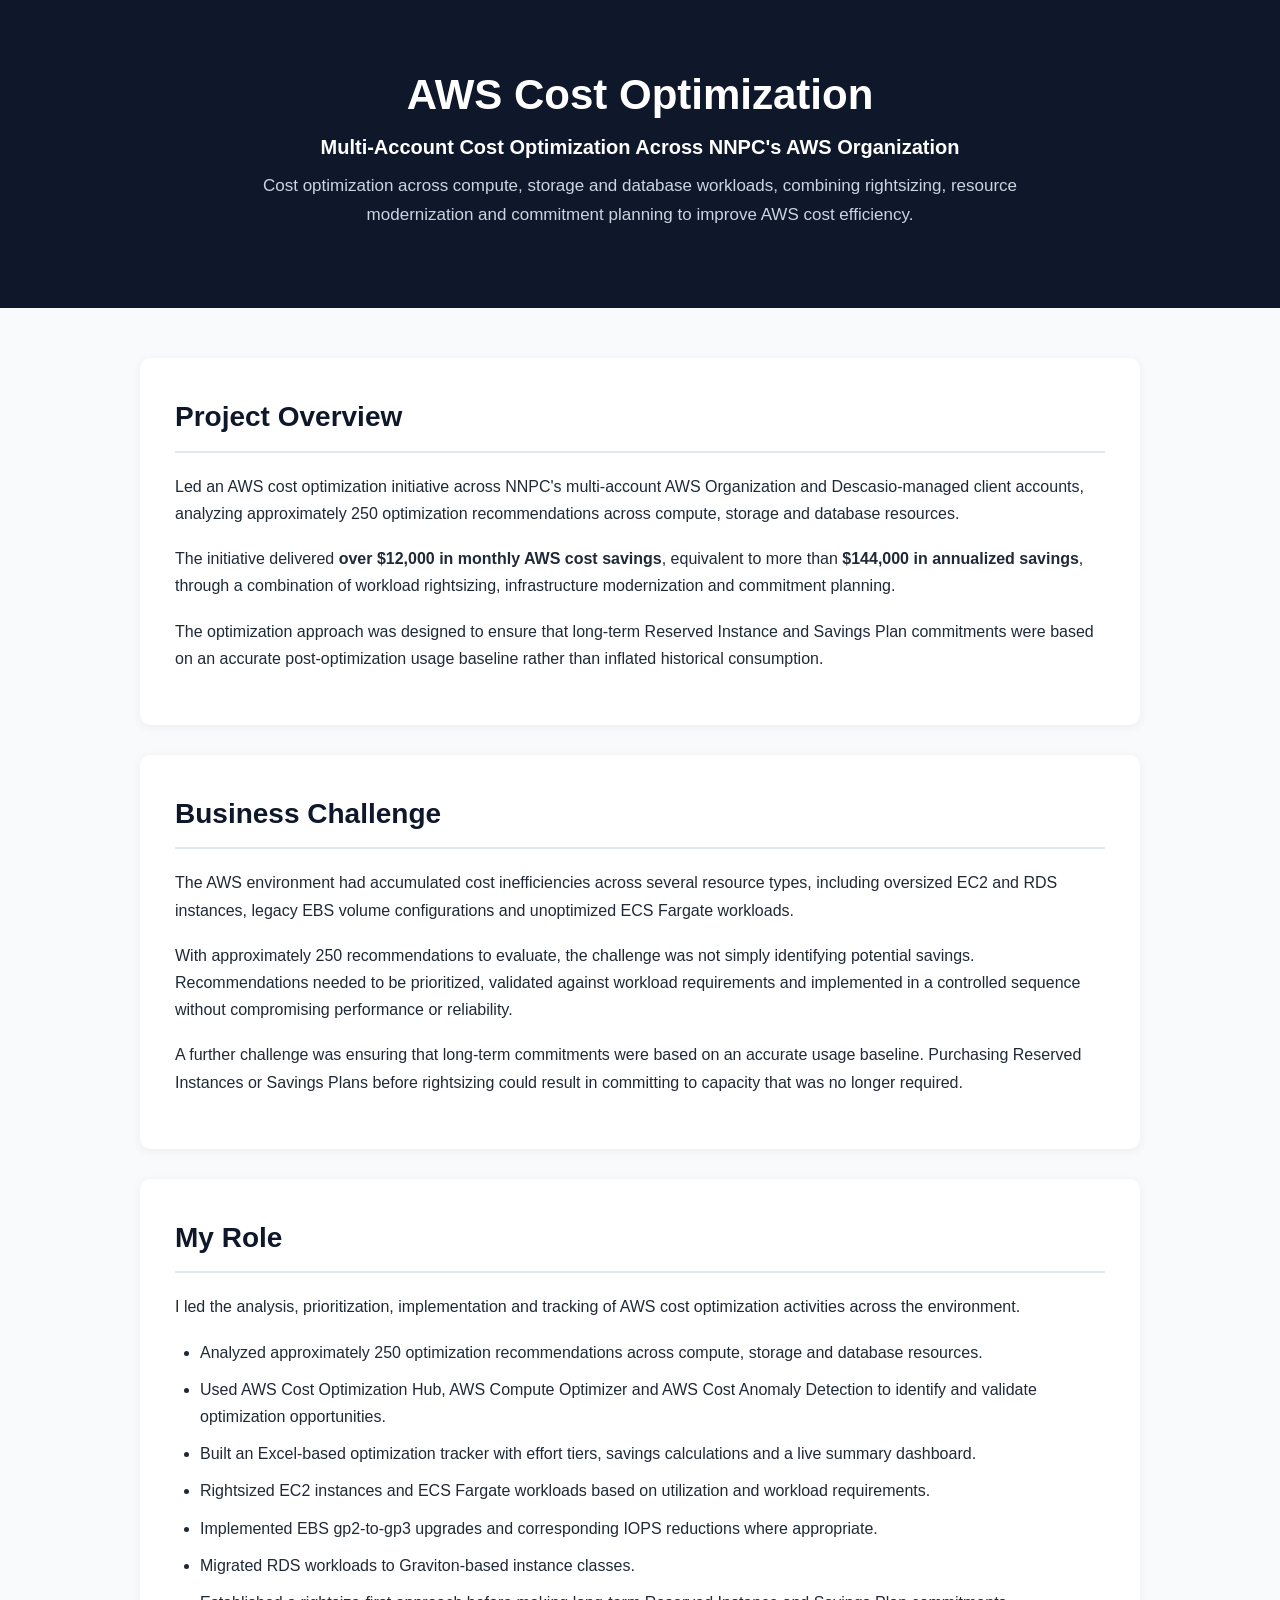
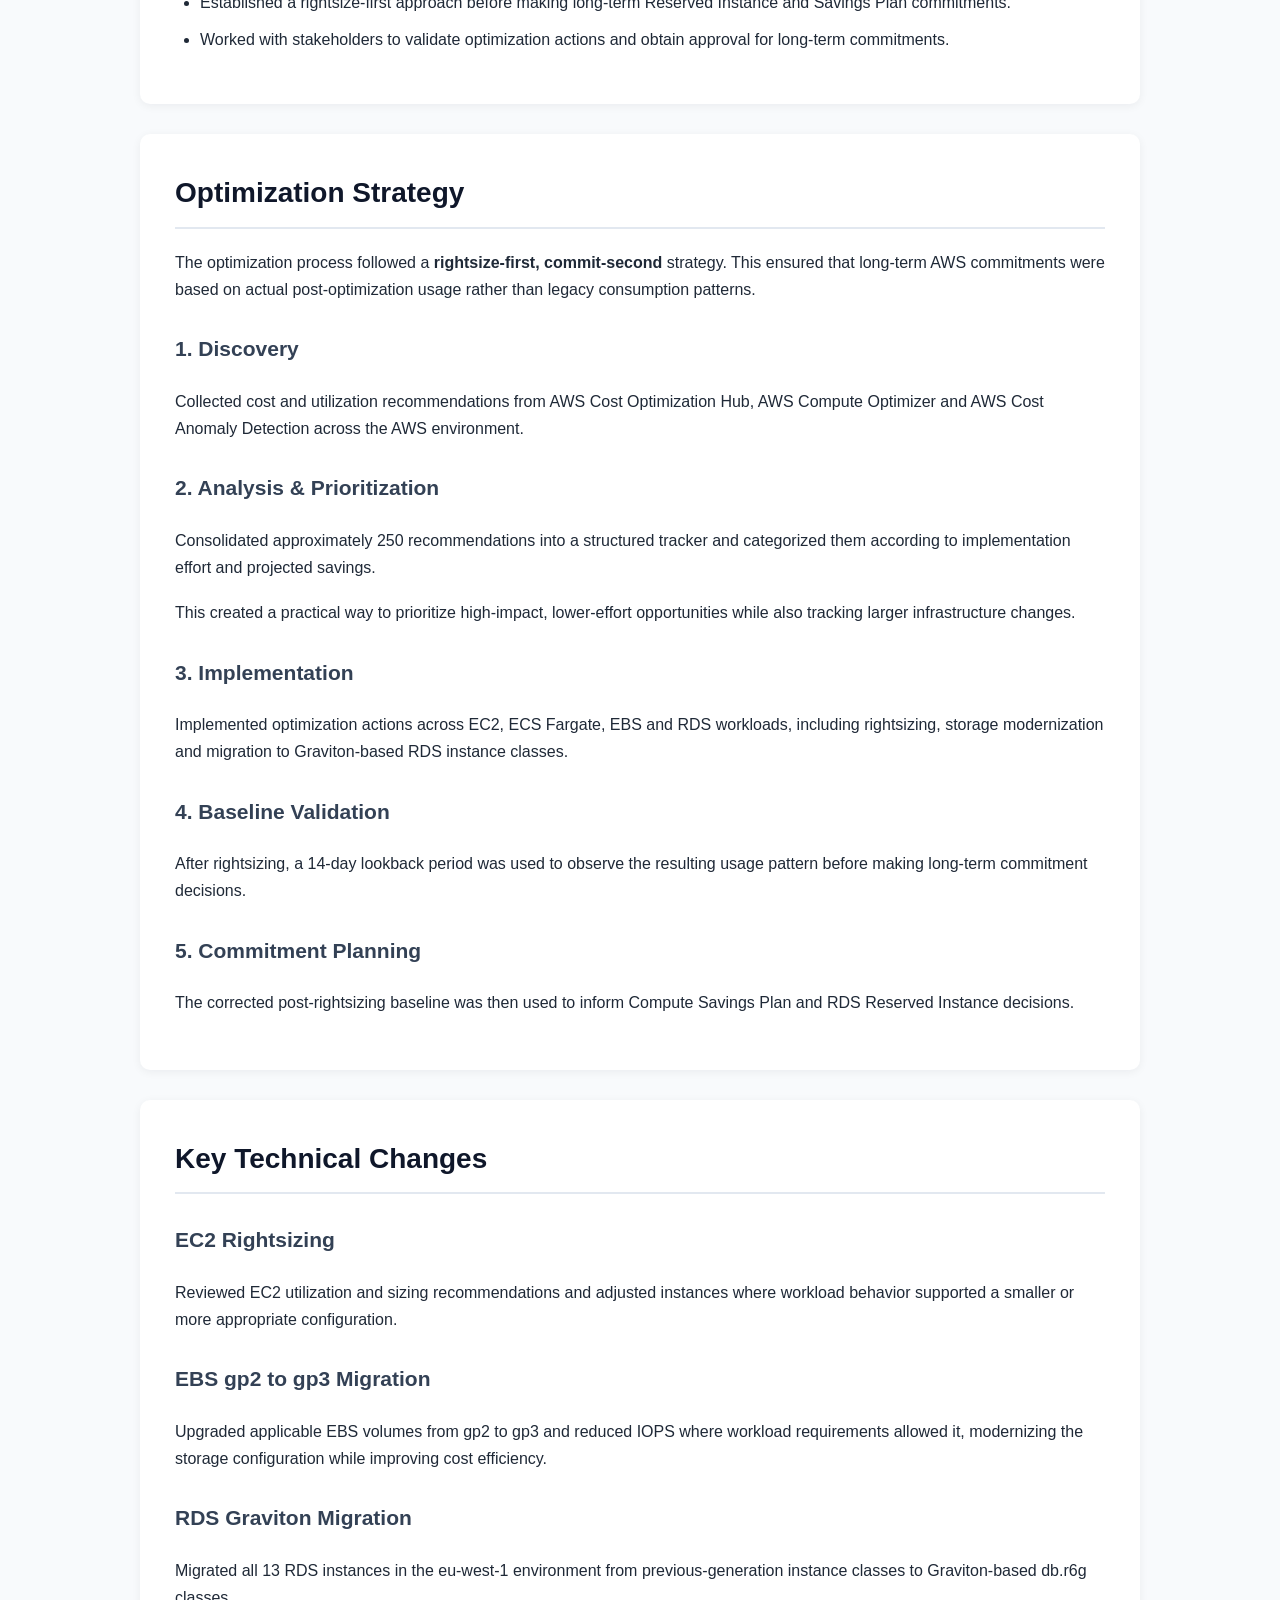
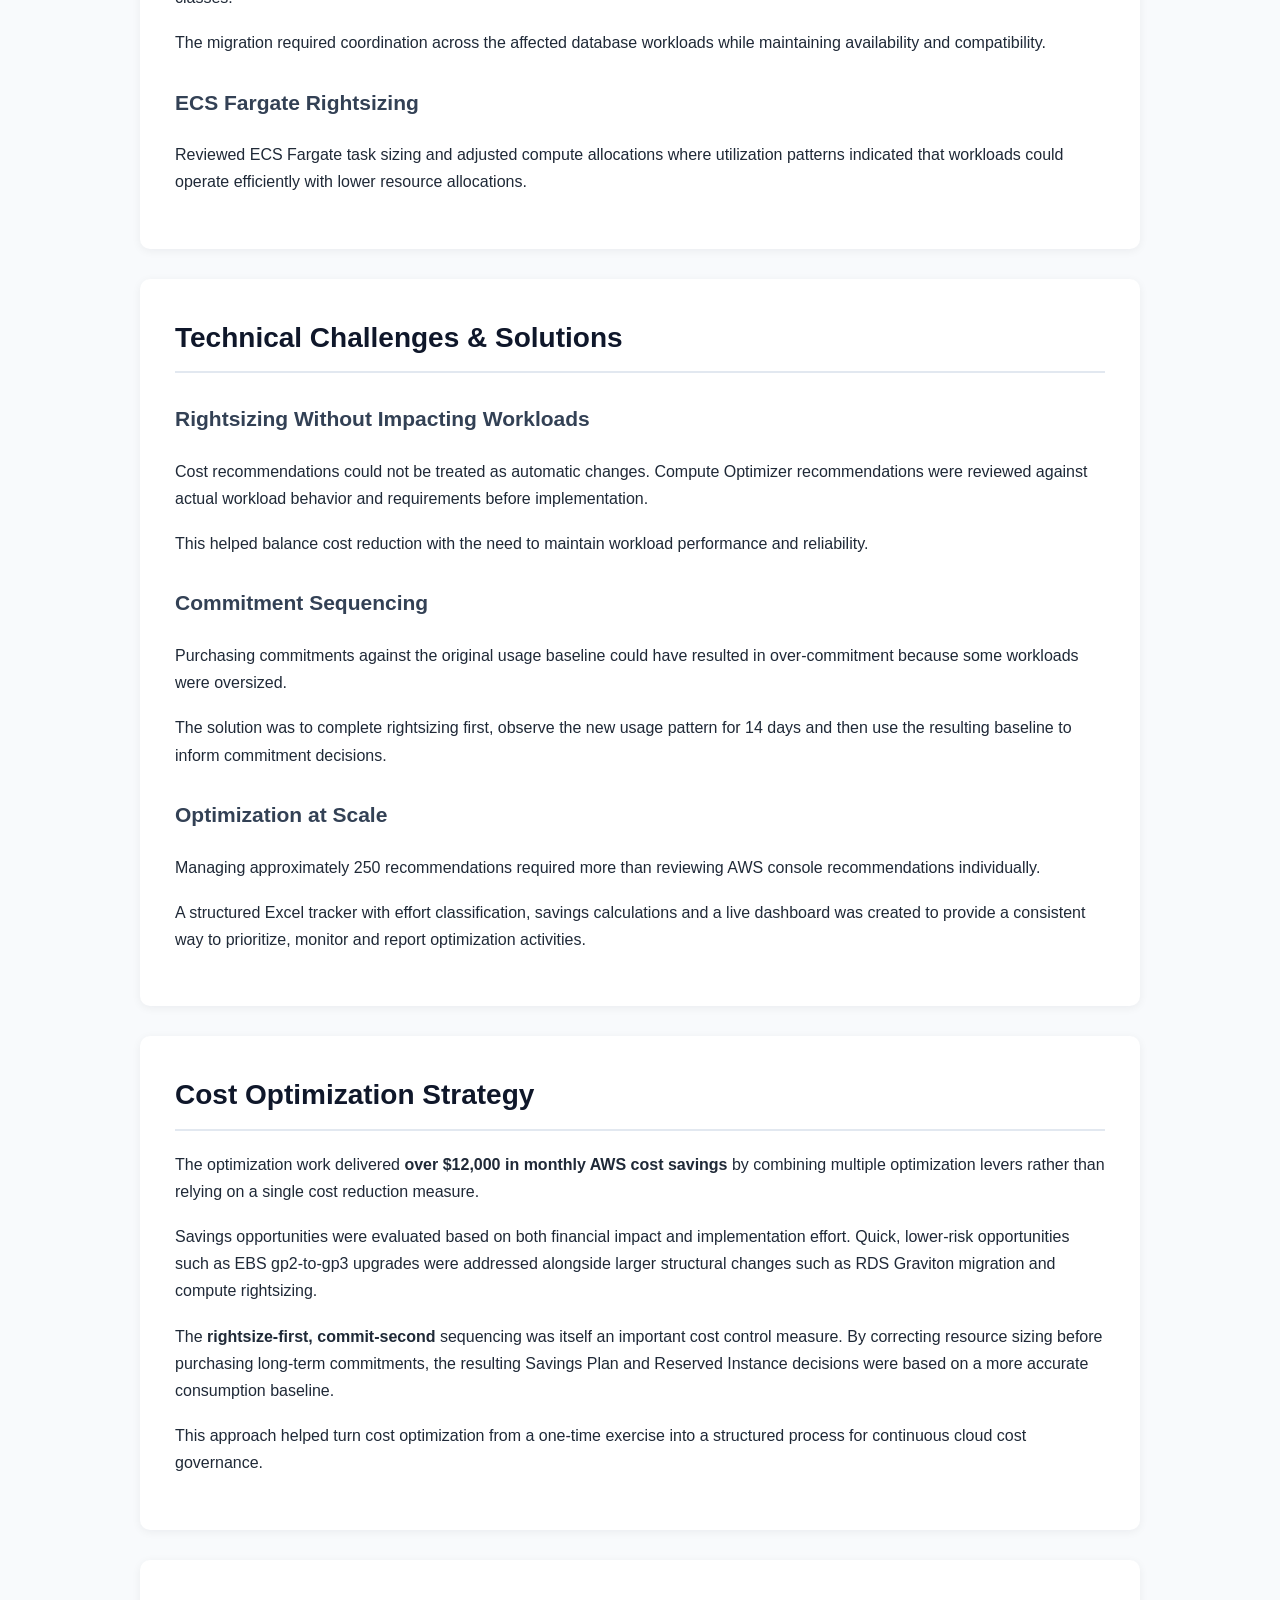
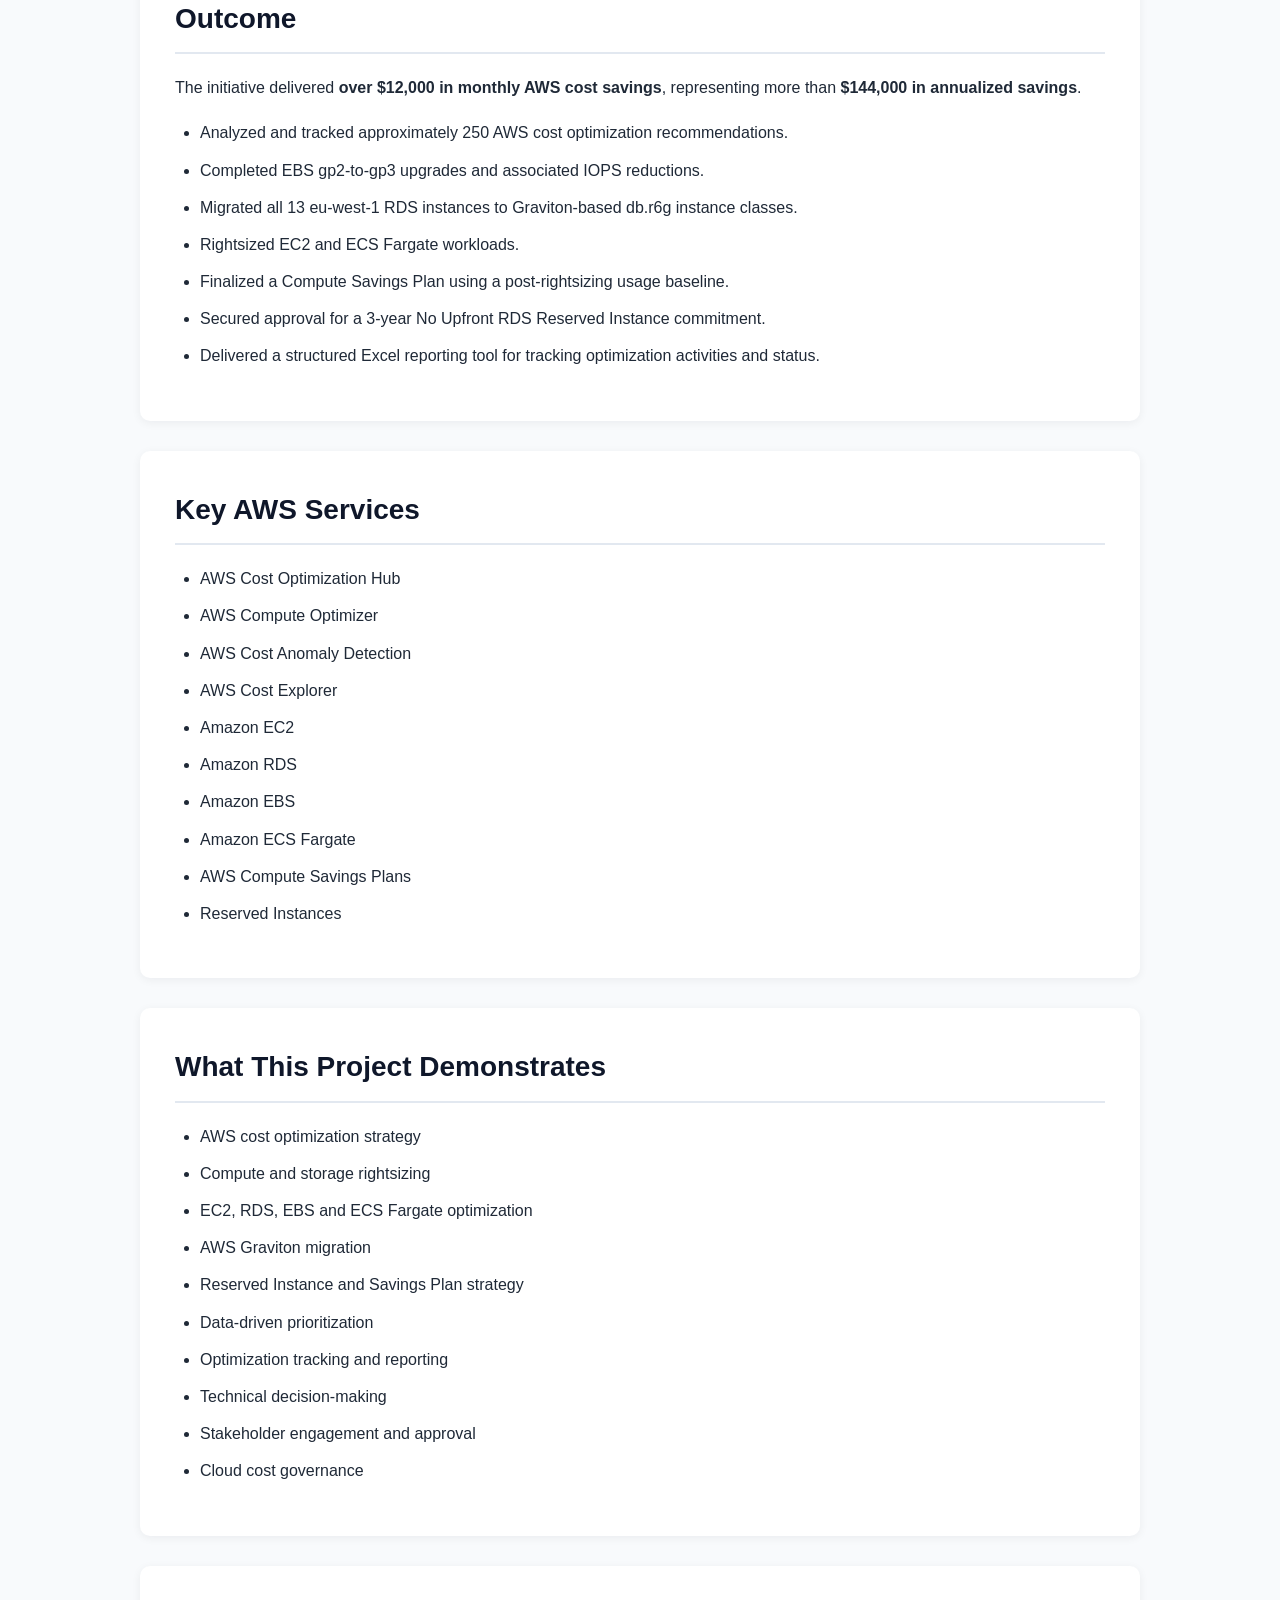
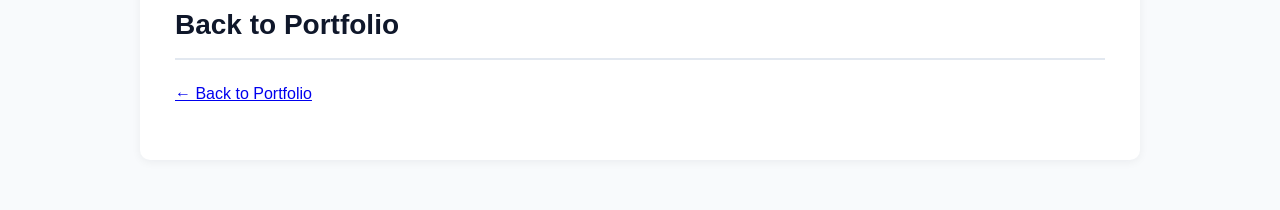
==== projects/aws-cost-optimization/index.html @ 3f543d96 "Create index.html" ====
<!DOCTYPE html>
<html lang="en">

<head>
    <meta charset="UTF-8">
    <link rel="stylesheet" href="../../style.css">
    <meta name="viewport" content="width=device-width, initial-scale=1.0">
    <title>AWS Cost Optimization | Gertrude Uchay</title>
</head>

<body>

<header>
    <h1>AWS Cost Optimization</h1>

    <p>Multi-Account Cost Optimization Across NNPC's AWS Organization</p>

    <p>
        Cost optimization across compute, storage and database workloads,
        combining rightsizing, resource modernization and commitment planning
        to improve AWS cost efficiency.
    </p>
</header>


<main>

    <section>
        <h2>Project Overview</h2>

        <p>
            Led an AWS cost optimization initiative across NNPC's multi-account
            AWS Organization and Descasio-managed client accounts, analyzing
            approximately 250 optimization recommendations across compute,
            storage and database resources.
        </p>

        <p>
            The initiative delivered <strong>over $12,000 in monthly AWS cost
            savings</strong>, equivalent to more than <strong>$144,000 in
            annualized savings</strong>, through a combination of workload
            rightsizing, infrastructure modernization and commitment planning.
        </p>

        <p>
            The optimization approach was designed to ensure that long-term
            Reserved Instance and Savings Plan commitments were based on an
            accurate post-optimization usage baseline rather than inflated
            historical consumption.
        </p>
    </section>


    <section>
        <h2>Business Challenge</h2>

        <p>
            The AWS environment had accumulated cost inefficiencies across
            several resource types, including oversized EC2 and RDS instances,
            legacy EBS volume configurations and unoptimized ECS Fargate
            workloads.
        </p>

        <p>
            With approximately 250 recommendations to evaluate, the challenge
            was not simply identifying potential savings. Recommendations
            needed to be prioritized, validated against workload requirements
            and implemented in a controlled sequence without compromising
            performance or reliability.
        </p>

        <p>
            A further challenge was ensuring that long-term commitments were
            based on an accurate usage baseline. Purchasing Reserved Instances
            or Savings Plans before rightsizing could result in committing to
            capacity that was no longer required.
        </p>
    </section>


    <section>
        <h2>My Role</h2>

        <p>
            I led the analysis, prioritization, implementation and tracking of
            AWS cost optimization activities across the environment.
        </p>

        <ul>
            <li>
                Analyzed approximately 250 optimization recommendations across
                compute, storage and database resources.
            </li>

            <li>
                Used AWS Cost Optimization Hub, AWS Compute Optimizer and AWS
                Cost Anomaly Detection to identify and validate optimization
                opportunities.
            </li>

            <li>
                Built an Excel-based optimization tracker with effort tiers,
                savings calculations and a live summary dashboard.
            </li>

            <li>
                Rightsized EC2 instances and ECS Fargate workloads based on
                utilization and workload requirements.
            </li>

            <li>
                Implemented EBS gp2-to-gp3 upgrades and corresponding IOPS
                reductions where appropriate.
            </li>

            <li>
                Migrated RDS workloads to Graviton-based instance classes.
            </li>

            <li>
                Established a rightsize-first approach before making long-term
                Reserved Instance and Savings Plan commitments.
            </li>

            <li>
                Worked with stakeholders to validate optimization actions and
                obtain approval for long-term commitments.
            </li>
        </ul>
    </section>


    <section>
        <h2>Optimization Strategy</h2>

        <p>
            The optimization process followed a
            <strong>rightsize-first, commit-second</strong> strategy.
            This ensured that long-term AWS commitments were based on actual
            post-optimization usage rather than legacy consumption patterns.
        </p>


        <h3>1. Discovery</h3>

        <p>
            Collected cost and utilization recommendations from AWS Cost
            Optimization Hub, AWS Compute Optimizer and AWS Cost Anomaly
            Detection across the AWS environment.
        </p>


        <h3>2. Analysis & Prioritization</h3>

        <p>
            Consolidated approximately 250 recommendations into a structured
            tracker and categorized them according to implementation effort
            and projected savings.
        </p>

        <p>
            This created a practical way to prioritize high-impact,
            lower-effort opportunities while also tracking larger
            infrastructure changes.
        </p>


        <h3>3. Implementation</h3>

        <p>
            Implemented optimization actions across EC2, ECS Fargate, EBS and
            RDS workloads, including rightsizing, storage modernization and
            migration to Graviton-based RDS instance classes.
        </p>


        <h3>4. Baseline Validation</h3>

        <p>
            After rightsizing, a 14-day lookback period was used to observe
            the resulting usage pattern before making long-term commitment
            decisions.
        </p>


        <h3>5. Commitment Planning</h3>

        <p>
            The corrected post-rightsizing baseline was then used to inform
            Compute Savings Plan and RDS Reserved Instance decisions.
        </p>
    </section>


    <section>
        <h2>Key Technical Changes</h2>


        <h3>EC2 Rightsizing</h3>

        <p>
            Reviewed EC2 utilization and sizing recommendations and adjusted
            instances where workload behavior supported a smaller or more
            appropriate configuration.
        </p>


        <h3>EBS gp2 to gp3 Migration</h3>

        <p>
            Upgraded applicable EBS volumes from gp2 to gp3 and reduced IOPS
            where workload requirements allowed it, modernizing the storage
            configuration while improving cost efficiency.
        </p>


        <h3>RDS Graviton Migration</h3>

        <p>
            Migrated all 13 RDS instances in the eu-west-1 environment from
            previous-generation instance classes to Graviton-based db.r6g
            classes.
        </p>

        <p>
            The migration required coordination across the affected database
            workloads while maintaining availability and compatibility.
        </p>


        <h3>ECS Fargate Rightsizing</h3>

        <p>
            Reviewed ECS Fargate task sizing and adjusted compute allocations
            where utilization patterns indicated that workloads could operate
            efficiently with lower resource allocations.
        </p>
    </section>


    <section>
        <h2>Technical Challenges & Solutions</h2>


        <h3>Rightsizing Without Impacting Workloads</h3>

        <p>
            Cost recommendations could not be treated as automatic changes.
            Compute Optimizer recommendations were reviewed against actual
            workload behavior and requirements before implementation.
        </p>

        <p>
            This helped balance cost reduction with the need to maintain
            workload performance and reliability.
        </p>


        <h3>Commitment Sequencing</h3>

        <p>
            Purchasing commitments against the original usage baseline could
            have resulted in over-commitment because some workloads were
            oversized.
        </p>

        <p>
            The solution was to complete rightsizing first, observe the new
            usage pattern for 14 days and then use the resulting baseline to
            inform commitment decisions.
        </p>


        <h3>Optimization at Scale</h3>

        <p>
            Managing approximately 250 recommendations required more than
            reviewing AWS console recommendations individually.
        </p>

        <p>
            A structured Excel tracker with effort classification, savings
            calculations and a live dashboard was created to provide a
            consistent way to prioritize, monitor and report optimization
            activities.
        </p>
    </section>


    <section>
        <h2>Cost Optimization Strategy</h2>

        <p>
            The optimization work delivered <strong>over $12,000 in monthly
            AWS cost savings</strong> by combining multiple optimization
            levers rather than relying on a single cost reduction measure.
        </p>

        <p>
            Savings opportunities were evaluated based on both financial impact
            and implementation effort. Quick, lower-risk opportunities such as
            EBS gp2-to-gp3 upgrades were addressed alongside larger structural
            changes such as RDS Graviton migration and compute rightsizing.
        </p>

        <p>
            The <strong>rightsize-first, commit-second</strong> sequencing was
            itself an important cost control measure. By correcting resource
            sizing before purchasing long-term commitments, the resulting
            Savings Plan and Reserved Instance decisions were based on a more
            accurate consumption baseline.
        </p>

        <p>
            This approach helped turn cost optimization from a one-time
            exercise into a structured process for continuous cloud cost
            governance.
        </p>
    </section>


    <section>
        <h2>Outcome</h2>

        <p>
            The initiative delivered <strong>over $12,000 in monthly AWS cost
            savings</strong>, representing more than <strong>$144,000 in
            annualized savings</strong>.
        </p>

        <ul>
            <li>
                Analyzed and tracked approximately 250 AWS cost optimization
                recommendations.
            </li>

            <li>
                Completed EBS gp2-to-gp3 upgrades and associated IOPS
                reductions.
            </li>

            <li>
                Migrated all 13 eu-west-1 RDS instances to Graviton-based
                db.r6g instance classes.
            </li>

            <li>
                Rightsized EC2 and ECS Fargate workloads.
            </li>

            <li>
                Finalized a Compute Savings Plan using a post-rightsizing
                usage baseline.
            </li>

            <li>
                Secured approval for a 3-year No Upfront RDS Reserved Instance
                commitment.
            </li>

            <li>
                Delivered a structured Excel reporting tool for tracking
                optimization activities and status.
            </li>
        </ul>
    </section>


    <section>
        <h2>Key AWS Services</h2>

        <ul>
            <li>AWS Cost Optimization Hub</li>
            <li>AWS Compute Optimizer</li>
            <li>AWS Cost Anomaly Detection</li>
            <li>AWS Cost Explorer</li>
            <li>Amazon EC2</li>
            <li>Amazon RDS</li>
            <li>Amazon EBS</li>
            <li>Amazon ECS Fargate</li>
            <li>AWS Compute Savings Plans</li>
            <li>Reserved Instances</li>
        </ul>
    </section>


    <section>
        <h2>What This Project Demonstrates</h2>

        <ul>
            <li>AWS cost optimization strategy</li>
            <li>Compute and storage rightsizing</li>
            <li>EC2, RDS, EBS and ECS Fargate optimization</li>
            <li>AWS Graviton migration</li>
            <li>Reserved Instance and Savings Plan strategy</li>
            <li>Data-driven prioritization</li>
            <li>Optimization tracking and reporting</li>
            <li>Technical decision-making</li>
            <li>Stakeholder engagement and approval</li>
            <li>Cloud cost governance</li>
        </ul>
    </section>


    <section>
        <h2>Back to Portfolio</h2>

        <p>
            <a href="../../index.html">← Back to Portfolio</a>
        </p>
    </section>

</main>

</body>
</html>
---- style.css ----
/* ==============================
   Global Styles
   ============================== */

* {
    box-sizing: border-box;
}

html {
    scroll-behavior: smooth;
}

body {
    margin: 0;
    font-family: Arial, Helvetica, sans-serif;
    line-height: 1.7;
    color: #1f2937;
    background: #f8fafc;
}


/* ==============================
   Header
   ============================== */

header {
    background: #0f172a;
    color: white;
    padding: 70px 20px;
    text-align: center;
}

header h1 {
    margin: 0 0 10px;
    font-size: 42px;
    line-height: 1.2;
}

header p {
    margin: 8px auto;
    max-width: 800px;
}

header p:first-of-type {
    font-size: 20px;
    font-weight: bold;
}

header p:last-of-type {
    color: #cbd5e1;
    font-size: 17px;
}


/* ==============================
   Main Content
   ============================== */

main {
    width: 90%;
    max-width: 1000px;
    margin: 50px auto;
}

section {
    background: white;
    margin-bottom: 30px;
    padding: 35px;
    border-radius: 10px;
    box-shadow: 0 2px 10px rgba(15, 23, 42, 0.06);
}

section h2 {
    margin-top: 0;
    margin-bottom: 20px;
    color: #0f172a;
    font-size: 28px;
    border-bottom: 2px solid #e2e8f0;
    padding-bottom: 10px;
}

section h3 {
    margin-top: 28px;
    color: #334155;
    font-size: 21px;
}

p {
    margin-top: 0;
    margin-bottom: 18px;
}


/* ==============================
   Lists
   ============================== */

ul,
ol {
    padding-left: 25px;
}

li {
    margin-bottom: 10px;
}


/* ==============================
   Architecture Diagram
   ============================== */

section img {
    display: block;
    width: 100%;
    height: auto;
    margin: 30px auto 10px;
    border: 1px solid #e2e8f0;
    border-radius: 8px;
}


/* ==============================
   Responsive Design
   ============================== */

@media (max-width: 700px) {

    header {
        padding: 50px 20px;
    }

    header h1 {
        font-size: 32px;
    }

    header p:first-of-type {
        font-size: 17px;
    }

    section {
        padding: 25px 20px;
    }

    section h2 {
        font-size: 24px;
    }

    section h3 {
        font-size: 19px;
    }

    main {
        width: 94%;
        margin: 30px auto;
    }
}
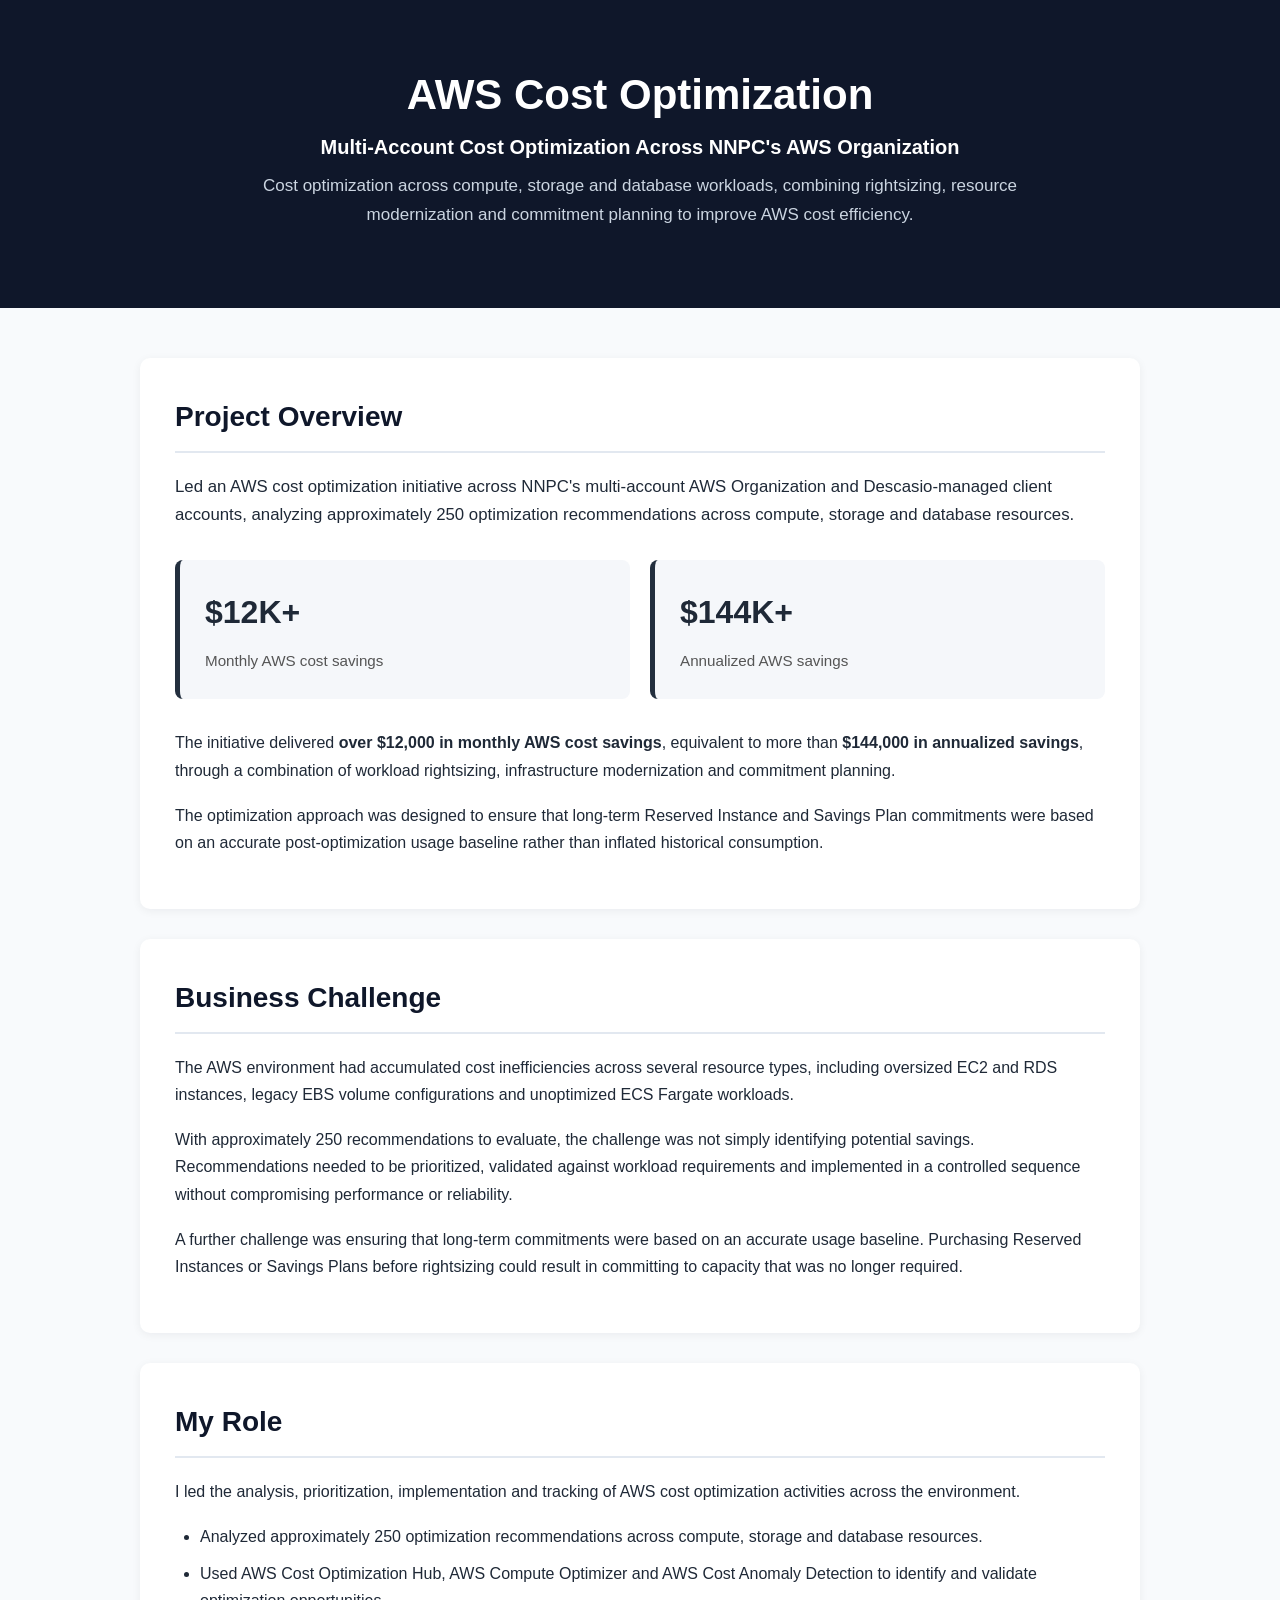
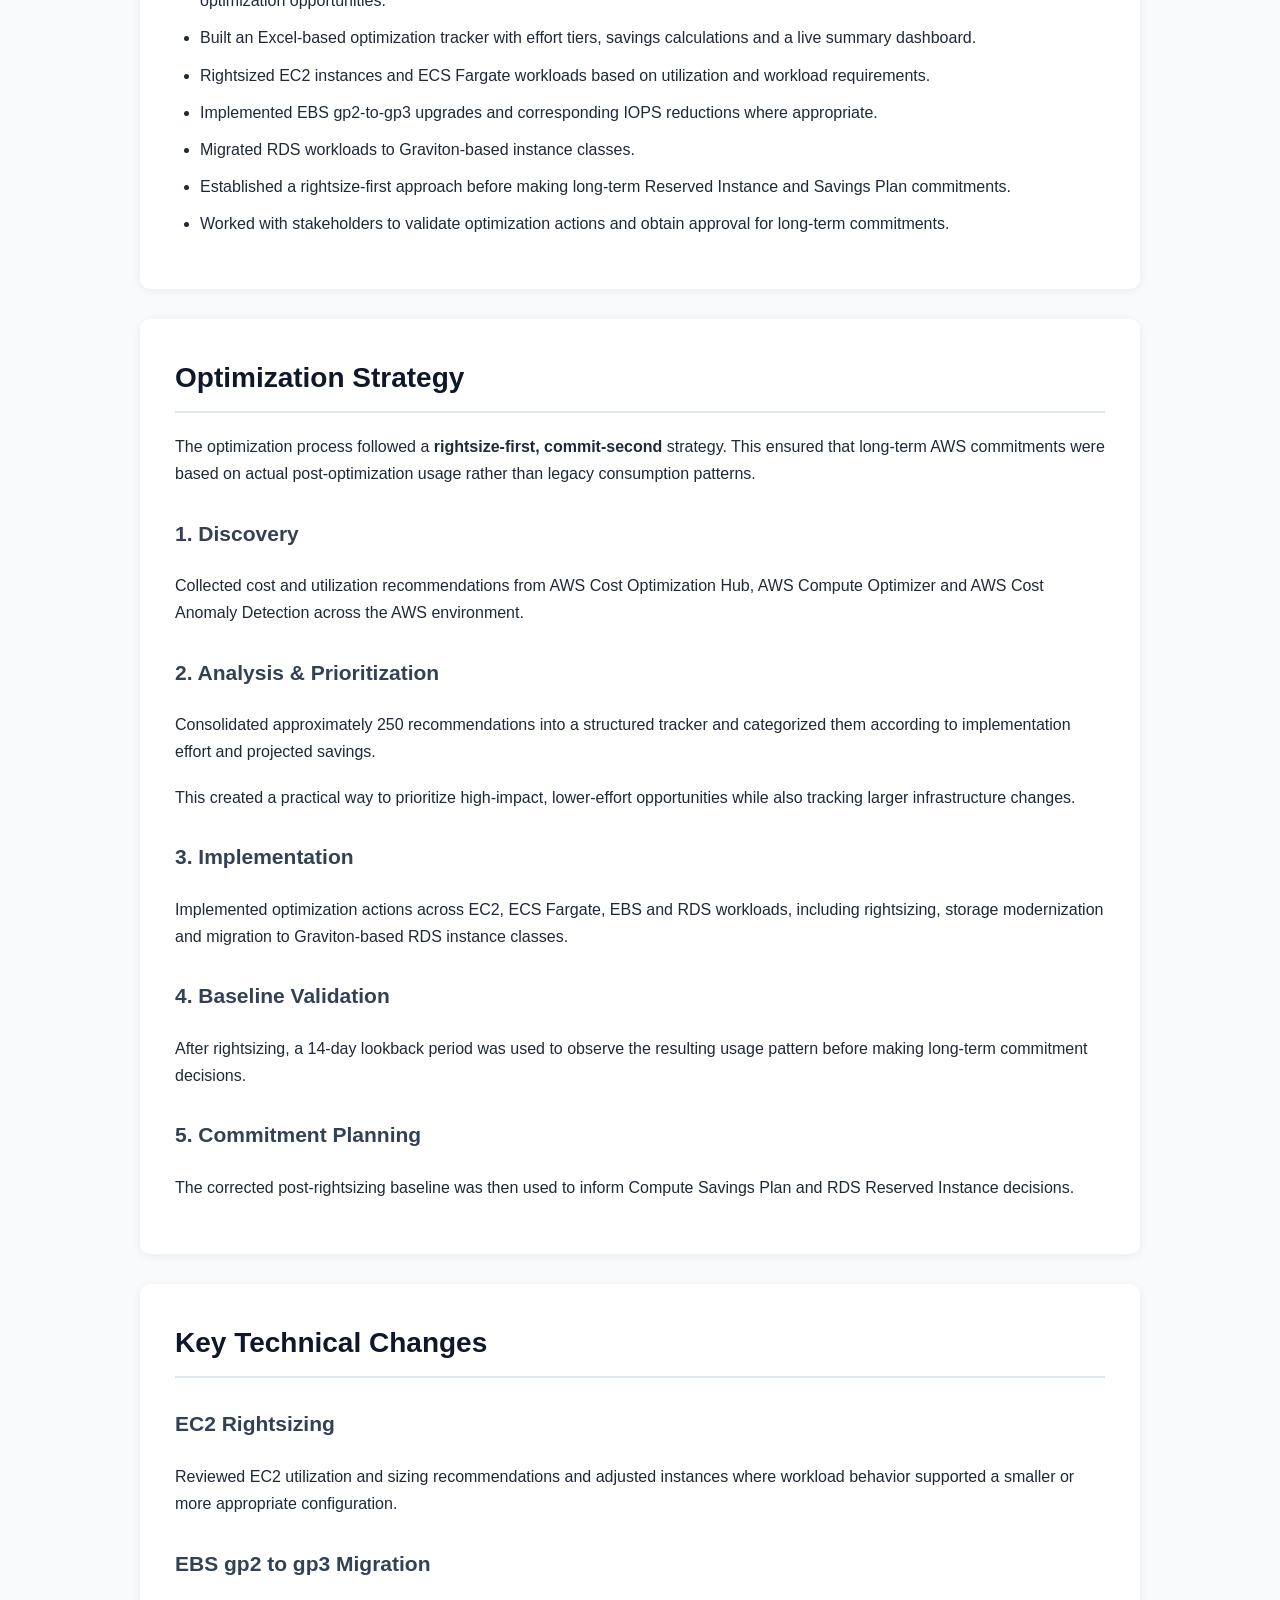
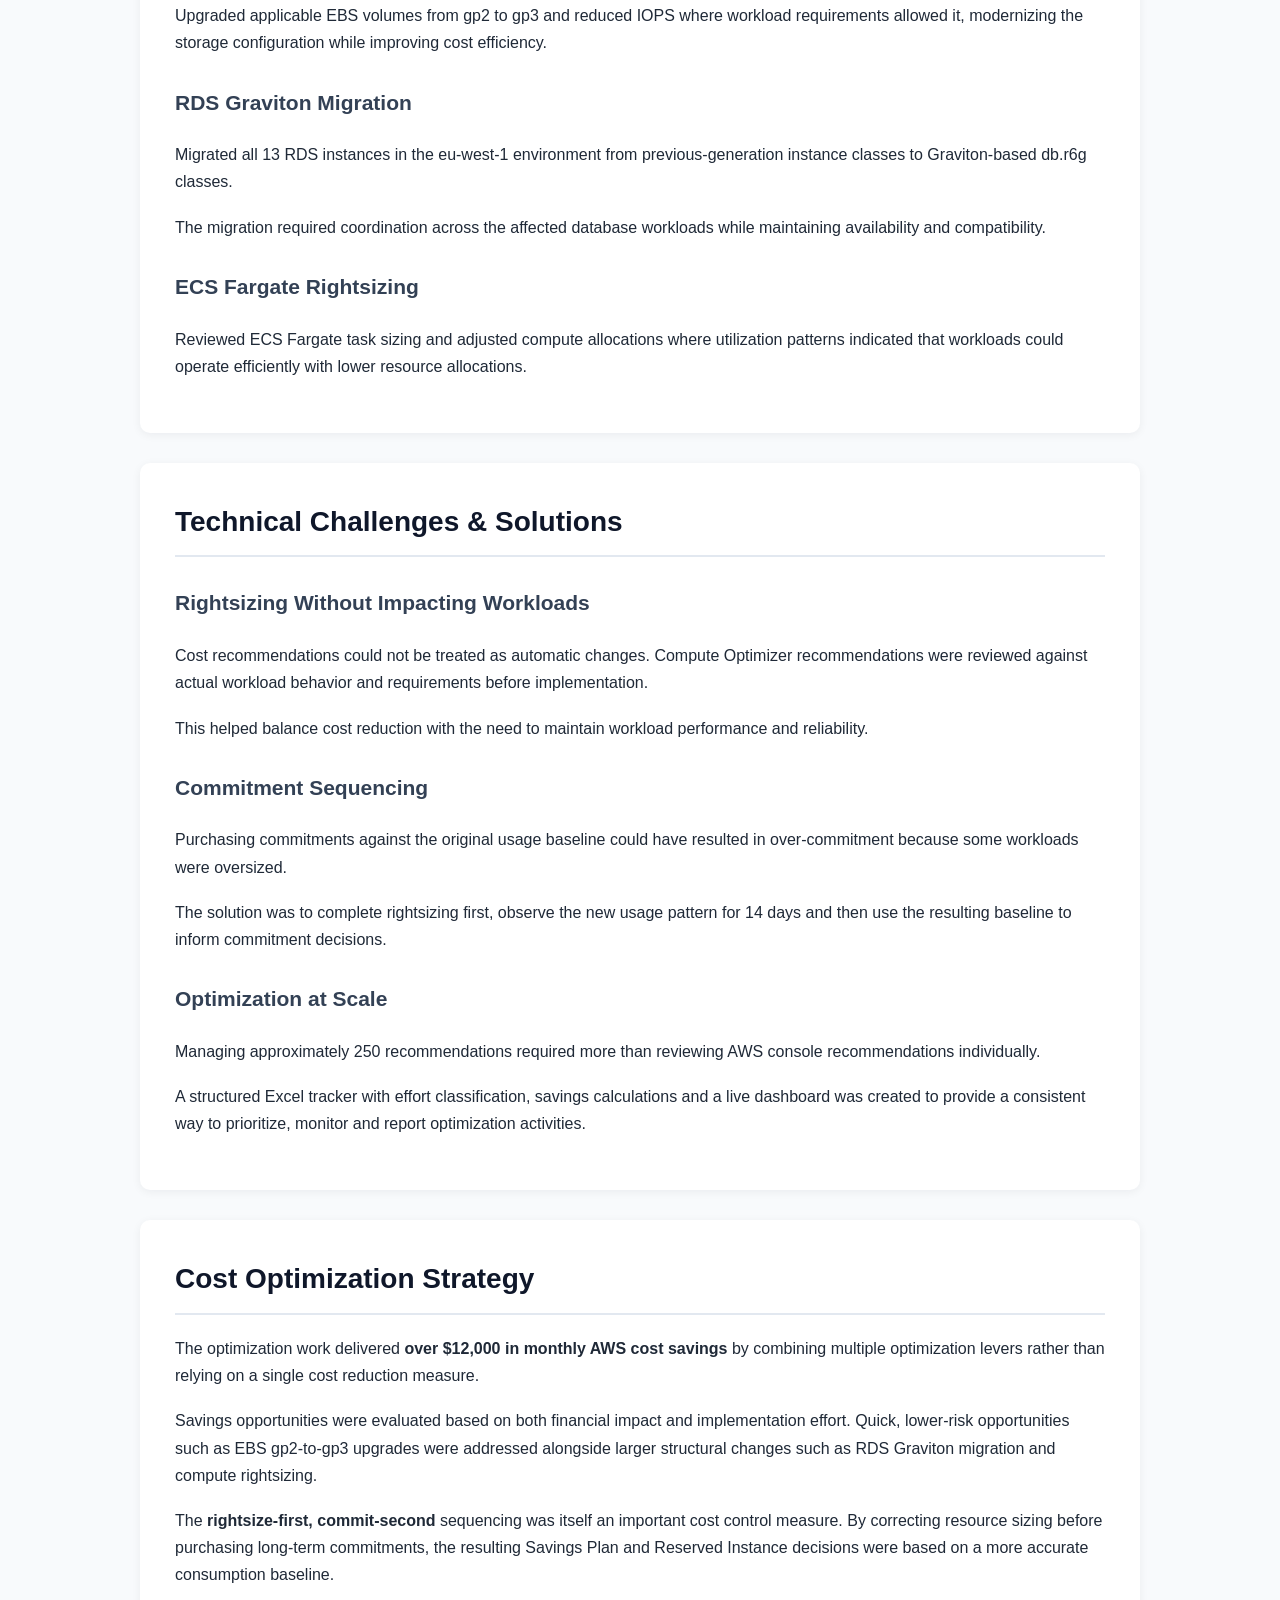
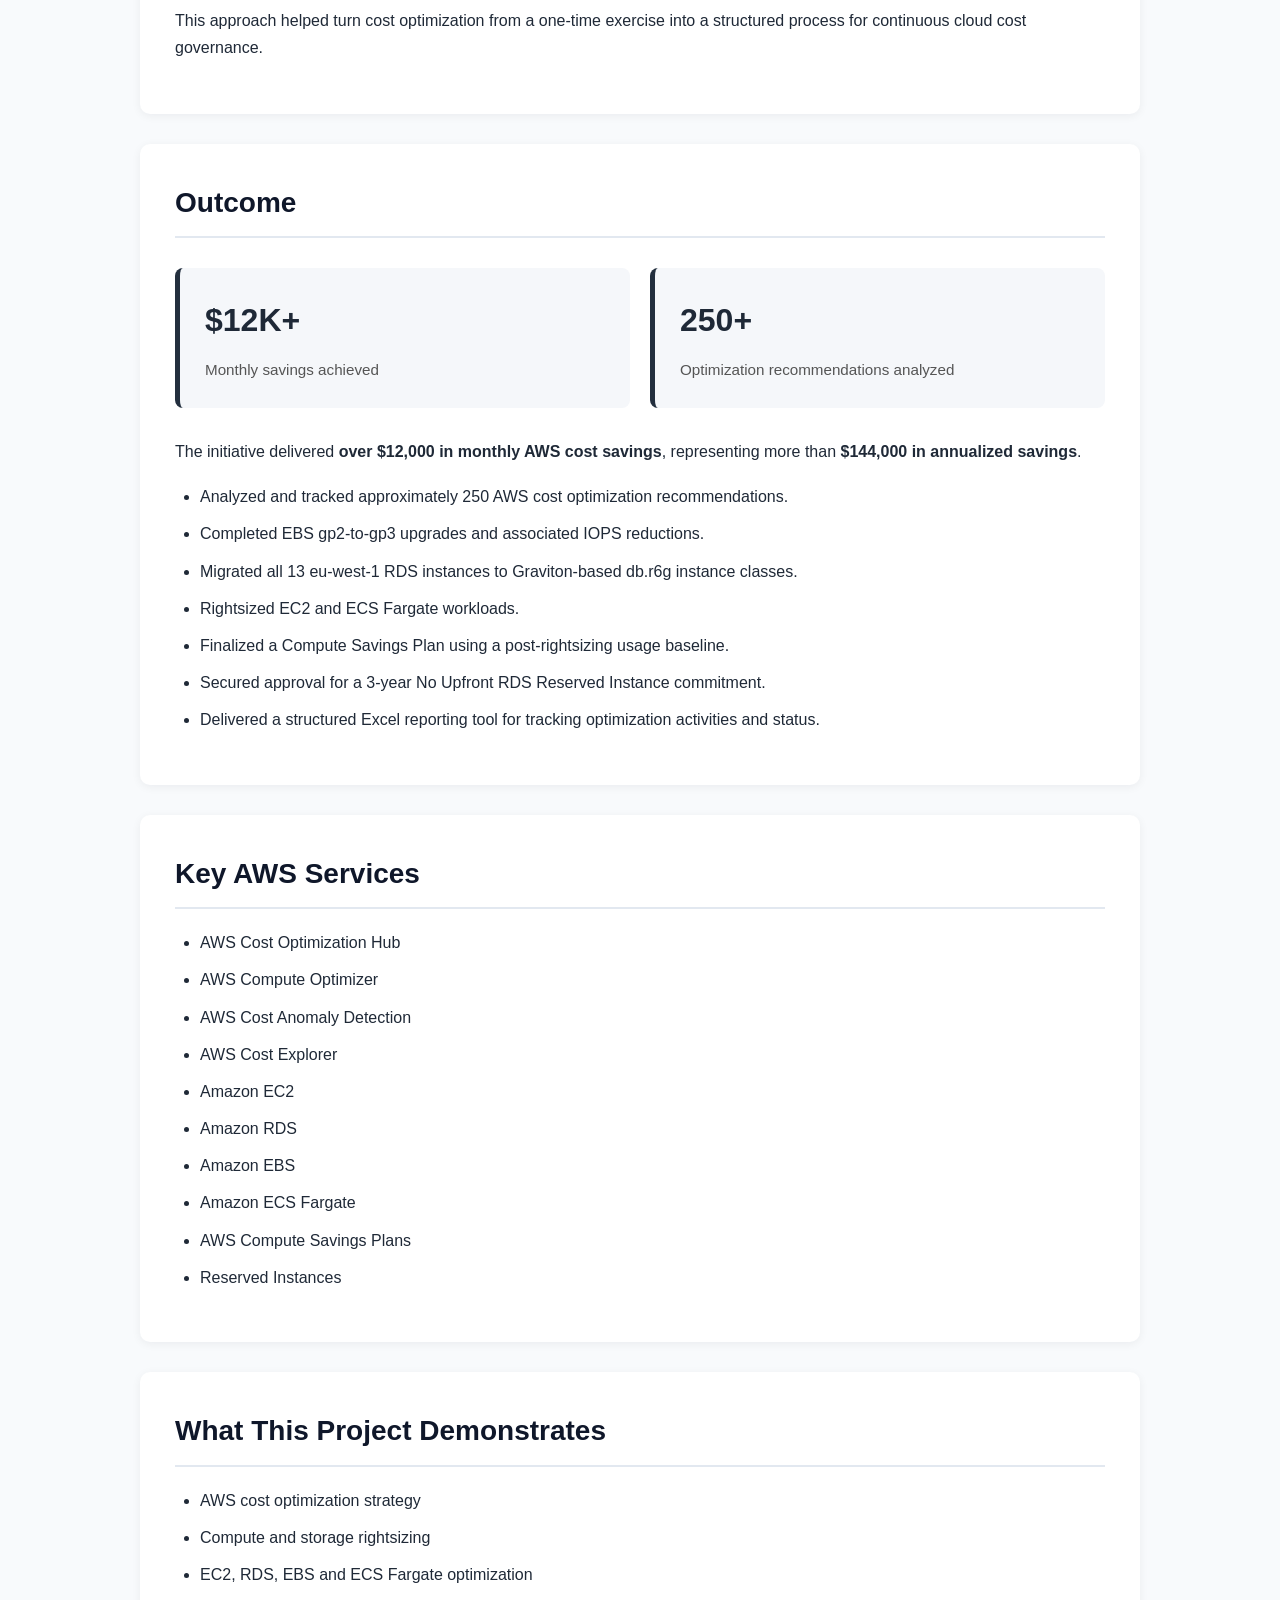
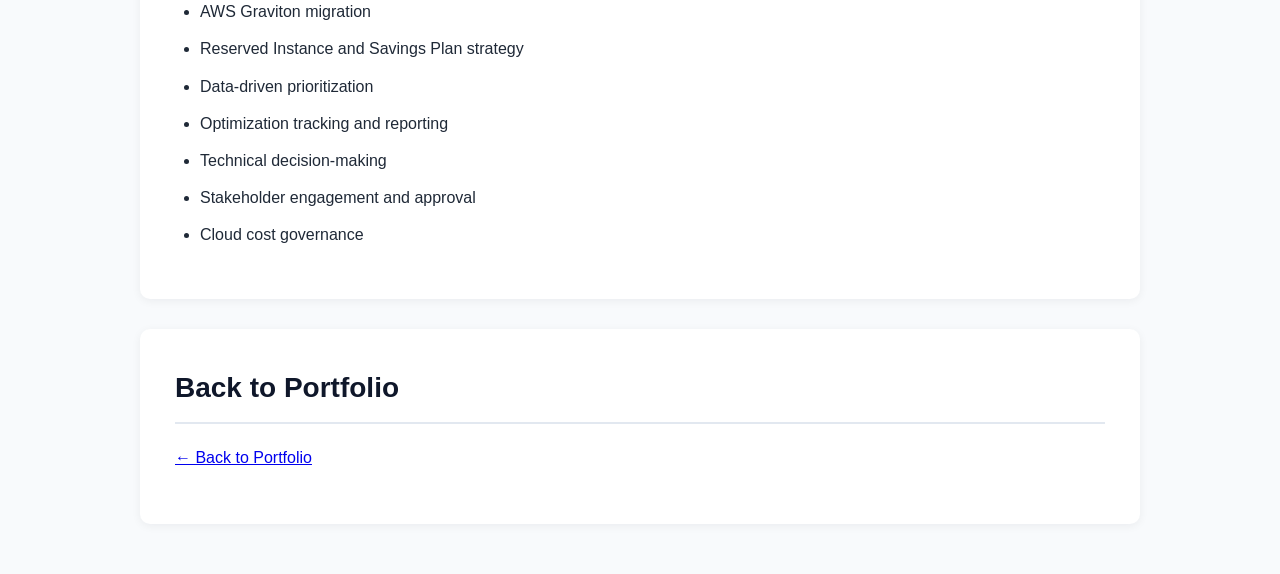
==== commit 55c00ff6: "Update index.html" ====
--- a/projects/aws-cost-optimization/index.html
+++ b/projects/aws-cost-optimization/index.html
@@ -6,6 +6,49 @@
     <link rel="stylesheet" href="../../style.css">
     <meta name="viewport" content="width=device-width, initial-scale=1.0">
     <title>AWS Cost Optimization | Gertrude Uchay</title>
+
+    <style>
+        .impact-highlight {
+            display: grid;
+            grid-template-columns: repeat(2, 1fr);
+            gap: 20px;
+            margin: 30px 0;
+        }
+
+        .impact-card {
+            background: #f5f7fa;
+            border-left: 5px solid #232f3e;
+            padding: 25px;
+            border-radius: 8px;
+        }
+
+        .impact-card .number {
+            display: block;
+            font-size: 2rem;
+            font-weight: 700;
+            margin-bottom: 8px;
+        }
+
+        .impact-card .label {
+            font-size: 0.95rem;
+            color: #555;
+        }
+
+        .project-summary {
+            font-size: 1.05rem;
+            line-height: 1.7;
+        }
+
+        .highlight {
+            font-weight: 700;
+        }
+
+        @media (max-width: 700px) {
+            .impact-highlight {
+                grid-template-columns: 1fr;
+            }
+        }
+    </style>
 </head>
 
 <body>
@@ -28,12 +71,26 @@
     <section>
         <h2>Project Overview</h2>
 
-        <p>
+        <p class="project-summary">
             Led an AWS cost optimization initiative across NNPC's multi-account
             AWS Organization and Descasio-managed client accounts, analyzing
             approximately 250 optimization recommendations across compute,
             storage and database resources.
         </p>
+
+        <div class="impact-highlight">
+
+            <div class="impact-card">
+                <span class="number">$12K+</span>
+                <span class="label">Monthly AWS cost savings</span>
+            </div>
+
+            <div class="impact-card">
+                <span class="number">$144K+</span>
+                <span class="label">Annualized AWS savings</span>
+            </div>
+
+        </div>
 
         <p>
             The initiative delivered <strong>over $12,000 in monthly AWS cost
@@ -291,9 +348,10 @@
         <h2>Cost Optimization Strategy</h2>
 
         <p>
-            The optimization work delivered <strong>over $12,000 in monthly
-            AWS cost savings</strong> by combining multiple optimization
-            levers rather than relying on a single cost reduction measure.
+            The optimization work delivered
+            <strong>over $12,000 in monthly AWS cost savings</strong> by
+            combining multiple optimization levers rather than relying on a
+            single cost reduction measure.
         </p>
 
         <p>
@@ -322,10 +380,25 @@
     <section>
         <h2>Outcome</h2>
 
-        <p>
-            The initiative delivered <strong>over $12,000 in monthly AWS cost
-            savings</strong>, representing more than <strong>$144,000 in
-            annualized savings</strong>.
+        <div class="impact-highlight">
+
+            <div class="impact-card">
+                <span class="number">$12K+</span>
+                <span class="label">Monthly savings achieved</span>
+            </div>
+
+            <div class="impact-card">
+                <span class="number">250+</span>
+                <span class="label">Optimization recommendations analyzed</span>
+            </div>
+
+        </div>
+
+        <p>
+            The initiative delivered
+            <strong>over $12,000 in monthly AWS cost savings</strong>,
+            representing more than <strong>$144,000 in annualized
+            savings</strong>.
         </p>
 
         <ul>
